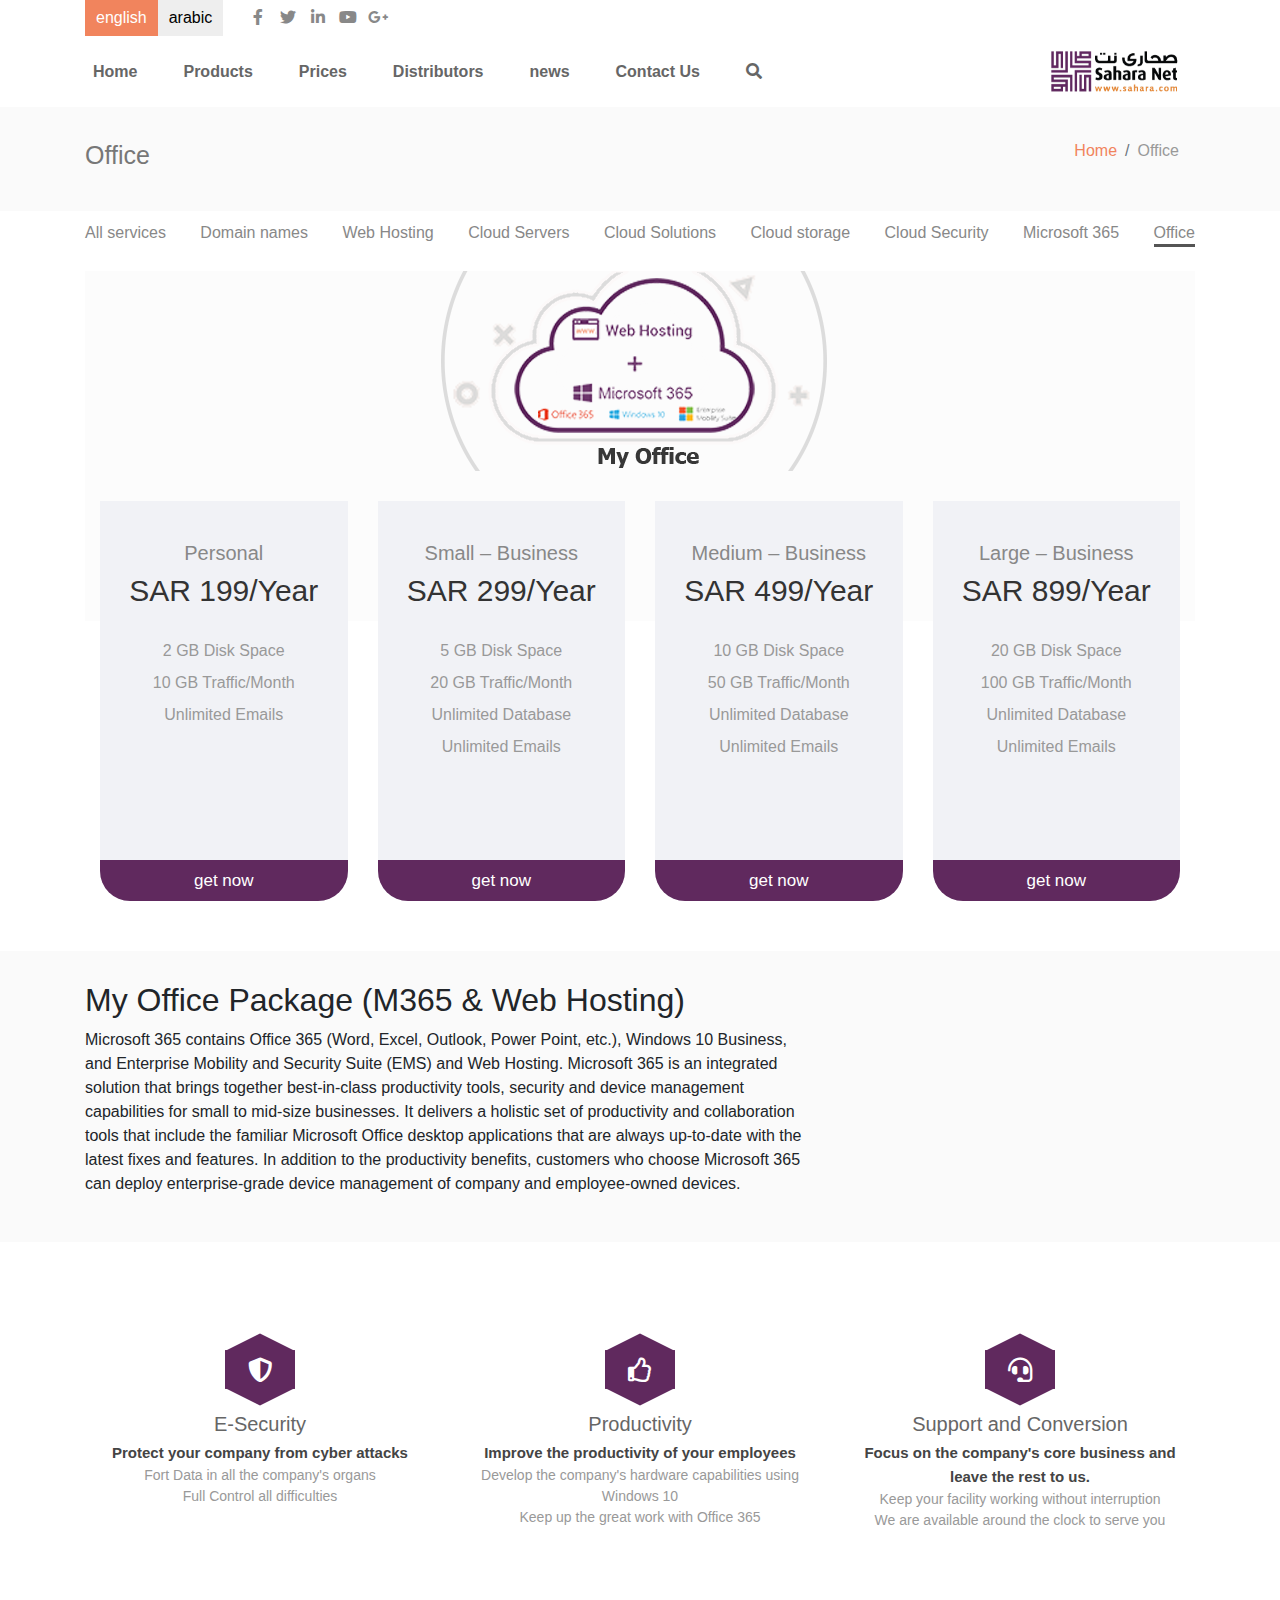
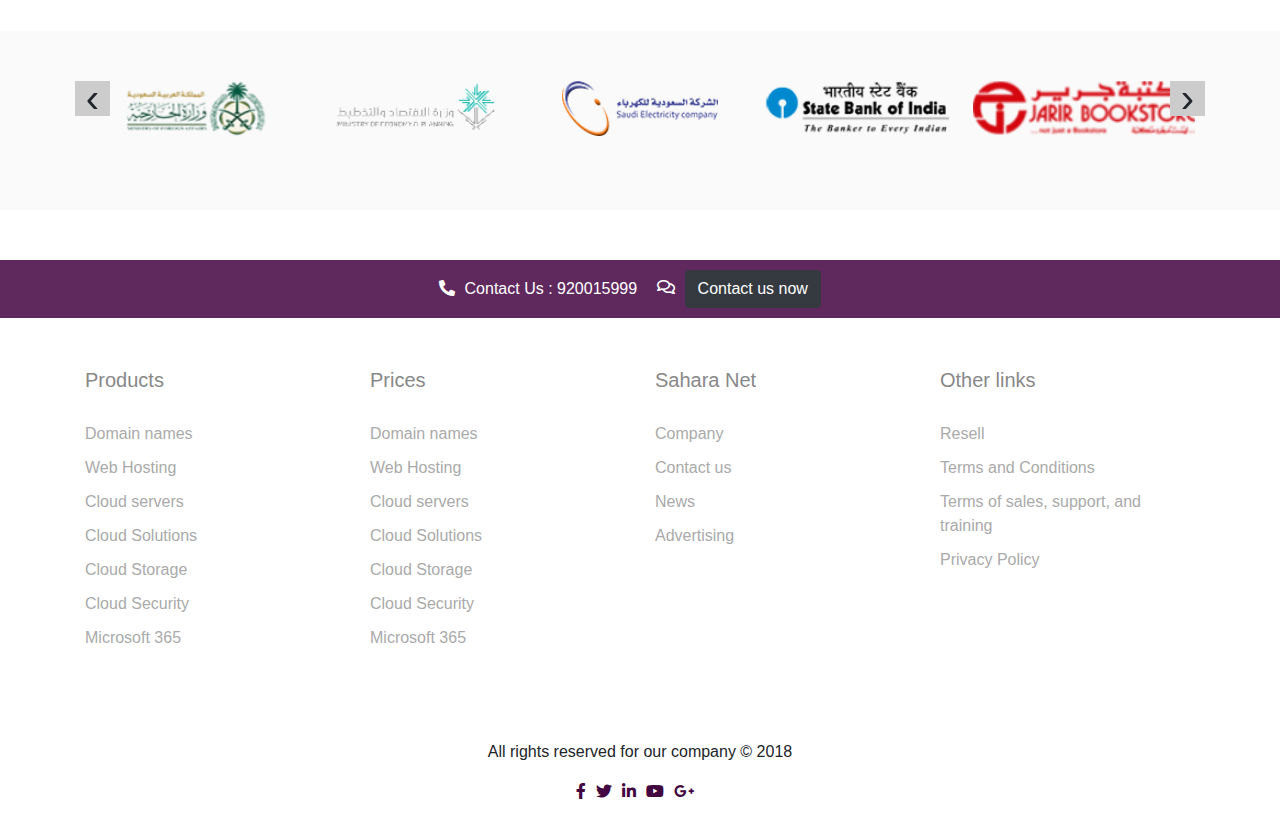
==== index.html @ e9239c8c "Add" ====
<!DOCTYPE html>
<html lang="en">

<head>
    <meta charset="UTF-8">
    <meta name="viewport" content="width=device-width, initial-scale=1.0">
    <meta http-equiv="X-UA-Compatible" content="ie=edge">
    <title>Document</title>
    <link rel="stylesheet" href="css/bootstrap.min.css">
    <link rel="stylesheet" href="https://use.fontawesome.com/releases/v5.3.1/css/all.css">
    <link rel="stylesheet" href="css/owl.carousel.min.css">
    <link rel="stylesheet" href="css/owl.theme.default.min.css">
    <link rel="stylesheet" href="css/main.css">

</head>

<body>
    <!-- Start Header Top    -->
    <div class="headerTop">
        <div class="container">
            <div class="headerTop-inner">
                <div class="language-buttons">
                    <a href="index.html" class="btn active">english</a>

                    <a class="btn" href="index-rtl.html">arabic</a>

                </div>
                <div class="social-media">
                    <a href=""><i class="fab fa-facebook-f"></i></a>
                    <a href=""><i class="fab fa-twitter"></i></a>
                    <a href=""><i class="fab fa-linkedin-in"></i></a>
                    <a href=""><i class="fab fa-youtube"></i></a>
                    <a href=""><i class="fab fa-google-plus-g"></i></a>
                </div>
            </div>
        </div>
    </div>

    <!-- End Header Top    -->
    <!-- Start navBar -->
    <nav class="navbar navbar-expand-lg">
        <div class="container">


            <div class="collapse navbar-collapse order-2 order-lg-1" id="navbarSupportedContent">
                <ul class="navbar-nav mr-auto ">

                    <li class="nav-item">
                        <a class="nav-link" href="#">Home</a>
                    </li>
                    <li class="nav-item">
                        <a class="nav-link" href="#">Products</a>
                    </li>
                    <li class="nav-item">
                        <a class="nav-link" href="#">Prices</a>
                    </li>
                    <li class="nav-item">
                        <a class="nav-link" href="#">Distributors</a>
                    </li>
                    <li class="nav-item">
                        <a class="nav-link" href="#">news</a>
                    </li>
                    <li class="nav-item">
                        <a class="nav-link" href="#">Contact Us</a>
                    </li>
                    <li class="nav-item searchbox">
                        <a class="nav-link" href="#" id="search"><i class="fas fa-search"></i></a>
                        <form action="">
                            <div class="div-search">

                                <input type="text" class="form-control">
                                <button type="submit" class="btn"><i class="fas fa-search"></i></button>
                            </div>
                            <a class="close">x</a>
                        </form>
                    </li>


                </ul>

            </div>
            <a class="navbar-brand order-1 order-lg-2" href="#"><img src="images/new-logo.png" alt=""></a>
            <button class="navbar-toggler" type="button" data-toggle="collapse" data-target="#navbarSupportedContent"
                aria-controls="navbarSupportedContent" aria-expanded="false" aria-label="Toggle navigation">
                <span class="fa fa-bars"></span>
            </button>
        </div>
    </nav>
    <!-- End navBar -->
    <!-- start page details -->
    <div class="page-details">
        <div class="container">
            <div class="page-details-inner">
                <div class="page-title">
                    <h1 class="">Office</h1>

                </div>
                <nav aria-label="breadcrumb">
                    <ol class="breadcrumb">
                        <li class="breadcrumb-item"><a href="#">Home</a></li>
                        <li class="breadcrumb-item active" aria-current="page">Office</li>
                    </ol>
                </nav>
            </div>

        </div>

    </div>
    <!-- End page details -->
    <!-- start page links -->
    <div class="page-links">
        <div class="container">
            <ul>
                    <li><a href="">All services</a></li>
                    <li><a href="">Domain names</a></li>
                    <li><a href="">Web Hosting</a></li>
                    <li><a href="">Cloud Servers</a></li>
                    <li><a href="">Cloud Solutions</a></li>
                    <li><a href="">Cloud storage</a></li>
                    <li><a href="">Cloud Security</a></li>
                    <li><a href="">Microsoft 365</a></li>
                    <li><a href="" class='active'>Office</a></li>
            </ul>
        </div>
    </div>
    <!-- End page links -->
    <!-- Start page prices -->

    <div class="prices">
        <div class="container">
            <div class="price-imge">

            </div>
            <div class="prices-tables">
                <div class="container">
                    <div class="row">
                        <div class="col-lg-3 col-md-6">
                            <div class="prices-table">
                                <h5 class="price-type">Personal</h5>
                                <h2 class="price-total">
                                    SAR 199/Year
                                </h2>

                                <ul>
                                    <li>2 GB Disk Space</li>
                                    <li>10 GB Traffic/Month </li>
                                    <li>Unlimited Emails</li>

                                </ul>
                                <button class="apply">
                                    get now
                                </button>
                            </div>
                        </div>
                        <div class="col-lg-3 col-md-6">
                            <div class="prices-table">

                                <h5 class="price-type">Small – Business</h5>
                                <h2 class="price-total">
                                    SAR 299/Year
                                </h2>

                                <ul>
                                    <li>5 GB Disk Space</li>
                                    <li>20 GB Traffic/Month </li>
                                    <li>Unlimited Database</li>
                                    <li>Unlimited Emails</li>

                                </ul>
                                <button class="apply">
                                    get now
                                </button>
                            </div>
                        </div>
                        <div class="col-lg-3 col-md-6">
                            <div class="prices-table">








                                <h5 class="price-type"> Medium – Business</h5>
                                <h2 class="price-total">
                                    SAR 499/Year
                                </h2>

                                <ul>
                                    <li>10 GB Disk Space</li>
                                    <li>50 GB Traffic/Month</li>
                                    <li>Unlimited Database</li>
                                    <li>Unlimited Emails</li>

                                </ul>
                                <button class="apply">
                                    get now
                                </button>
                            </div>
                        </div>
                        <div class="col-lg-3 col-md-6">
                            <div class="prices-table">


                                <h5 class="price-type">Large – Business</h5>
                                <h2 class="price-total">
                                    SAR 899/Year
                                </h2>
                          
                                <ul>
                                    <li>20 GB Disk Space</li>
                                    <li>100 GB Traffic/Month </li>
                                    <li>Unlimited Database</li>
                                    <li>Unlimited Emails</li>

                                </ul>
                                <button class="apply">
                                    get now
                                </button>
                            </div>
                        </div>
                    </div>
                </div>
            </div>
        </div>

    </div>
    <!-- End page prices -->
    <!-- Start Page video -->
    <div class="page-video">
        <div class="container">
            <div class="page-video-inner">
                <div class="row">

                    <div class="col-md-8">
                        <div class="page-video-text">
                                
                               
                            <h2>My Office Package (M365 & Web Hosting)</h2>
                            <p>Microsoft 365 contains Office 365 (Word, Excel, Outlook, Power Point, etc.), Windows 10 Business, and Enterprise Mobility and Security Suite (EMS) and Web Hosting. Microsoft 365 is an integrated solution that brings together best-in-class productivity tools, security and device management capabilities for small to mid-size businesses. It delivers a holistic set of productivity and collaboration tools that include the familiar Microsoft Office desktop applications that are always up-to-date with the latest fixes and features. In addition to the productivity benefits, customers who choose Microsoft 365 can deploy enterprise-grade device management of company and employee-owned devices.</p>
                        </div>
                    </div>
                    <div class="col-md-4">
                        <div class="page-video-video">
                            <iframe width="280" height="157.5" src="https://www.youtube.com/embed/YwwT92iglp8"
                                frameborder="0" allow="autoplay; encrypted-media" allowfullscreen></iframe>
                        </div>
                    </div>
                </div>


            </div>
        </div>

    </div>
    <!-- End Page video -->
    <!-- Start page services -->
    <div class="page-services">
        <div class="container">
            <div class="row">
                <div class="col-lg-4">
                    <div class="page-service">
                        <div class="icon">
                            <i class="fas fa-shield-alt"></i>
                        </div>
                        <h3 class="service-title">E-Security</h3>
                        <strong>Protect your company from cyber attacks</strong>
                        <p class="service-desc">Fort Data in all the company's organs<br>Full Control all difficulties</p>

                    </div>
                </div>
                <div class="col-lg-4">
                    <div class="page-service">
                        <div class="icon">
                            <i class="far fa-thumbs-up"></i>
                        </div>
                        <h3 class="service-title">Productivity</h3>
                        <strong>Improve the productivity of your employees</strong>
                        <p class="service-desc">Develop the company's hardware capabilities using Windows 10 <br> Keep
                            up the great work with Office 365</p>

                    </div>
                </div>
                <div class="col-lg-4">
                    <div class="page-service">
                        <div class="icon">
                            <i class="fas fa-headset"></i>

                        </div>
                        <h3 class="service-title">Support and Conversion</h3>
                        <strong>Focus on the company's core business and leave the rest to us.</strong>
                        <p class="service-desc">Keep your facility working without interruption <br> We are available
                            around the clock to serve you</p>

                    </div>
                </div>
            </div>
        </div>
    </div>
    <!-- End page services -->
    <!-- Start page clients -->
    <div class="page-clients">
        <div class="container">
            <div class="owl-carousel">
                <div> <img src="images/client1.png" alt=""> </div>
                <div> <img src="images/client2.png" alt=""> </div>
                <div> <img src="images/client3.png" alt=""> </div>
                <div> <img src="images/client4.png" alt=""> </div>
                <div> <img src="images/client5.png" alt=""> </div>
                <div> <img src="images/client6.png" alt=""> </div>
                <div> <img src="images/client7.png" alt=""> </div>
                <div> <img src="images/client8.png" alt=""> </div>
                <div> <img src="images/client9.png" alt=""> </div>
                <div> <img src="images/client10.png" alt=""> </div>



            </div>
        </div>

    </div>
    <!-- End page clients -->

    <!-- Start page contact details -->
    <div class="contact-details">
        <div class="container">
            <div class="contact-details-inner">
                <div class="contact-detail">
                    <i class="fas fa-phone fa-rotate-90"></i>
                    <span>Contact Us : <a href="tel:00966920015999">920015999</a></span>
                </div>
                <div class="contact-detail">
                    <i class="far fa-comments"></i>
                    <span><a href="#" class="btn btn-dark">Contact us now</a></span>
                </div>
            </div>
        </div>
    </div>
    <!-- End page contact details  -->
    <!-- Start page footer  -->
    <div class="footer">
        <div class="container">
            <div class="row">
                <div class="col-lg-3">
                    <h3> Products </h3>
                    <ul>
                        <li> <a href=""> Domain names </a> </li>
                        <li> <a href=""> Web Hosting </a> </li>
                        <li> <a href=""> Cloud servers </a> </li>
                        <li> <a href=""> Cloud Solutions </a> </li>
                        <li> <a href=""> Cloud Storage </a> </li>
                        <li> <a href=""> Cloud Security </a> </li>
                        <li> <a href=""> Microsoft 365 </a> </li>
                    </ul>
                </div>
                <div class="col-lg-3">
                    <h3> Prices </h3>
                    <ul>
                        <li> <a href=""> Domain names </a> </li>
                        <li> <a href=""> Web Hosting </a> </li>
                        <li> <a href=""> Cloud servers </a> </li>
                        <li> <a href=""> Cloud Solutions </a> </li>
                        <li> <a href=""> Cloud Storage </a> </li>
                        <li> <a href=""> Cloud Security </a> </li>
                        <li> <a href=""> Microsoft 365 </a> </li>

                    </ul>
                </div>
                <div class="col-lg-3">
                    <h3> Sahara Net </h3>
                    <ul>
                        <li> <a href=""> Company </a> </li>
                        <li> <a href=""> Contact us </a> </li>
                        <li> <a href=""> News </a> </li>
                        <li> <a href=""> Advertising </a> </li>
                    </ul>
                </div>
                <div class="col-lg-3">
                    <h3> Other links </h3>
                    <ul>
                        <li> <a href=""> Resell </a> </li>
                        <li> <a href=""> Terms and Conditions </a> </li>
                        <li> <a href=""> Terms of sales, support, and training </a> </li>
                        <li> <a href=""> Privacy Policy </a> </li>
                    </ul>
                </div>
                 
            </div>
            <div class="footer-bootom">
                <p>All rights reserved for our company © 2018</p>
                <div class="social-media">
                    <a href=""><i class="fab fa-facebook-f"></i></a>
                    <a href=""><i class="fab fa-twitter"></i></a>
                    <a href=""><i class="fab fa-linkedin-in"></i></a>
                    <a href=""><i class="fab fa-youtube"></i></a>
                    <a href=""><i class="fab fa-google-plus-g"></i></a>
                </div>
            </div>
        </div>
    </div>
    <!-- End page footer  -->





    <script src="js/jquery-1.12.4.min.js"></script>
    <script src="js/popper.min.js"></script>
    <script src="js/bootstrap.min.js"></script>
    <script src="js/owl.carousel.js"></script>
    <script src="js/main.js"></script>
    <script>
        $(document).ready(function () {
            $(".owl-carousel").owlCarousel({
                items: 5,
                nav: true,
                loop: true,
                autoplay:true,
                autoplayTimeout:3000,
                responsive: {
                    0: {
                        items: 1,
                        nav: true
                    },
                    400: {
                        items: 2,
                        nav: true
                    },
                    600: {
                        items: 3,
                        nav: false
                    },
                    1000: {
                        items: 5,
                        nav: true,
                        loop: false
                    }
                }
            });
        });</script>
</body>

</html>
---- css/main.css ----
*{
    margin: 0;
    padding: 0
}
:root{
    --main-color:#f1845d
}
/* Start Header Top styles */
.headerTop{

}
.headerTop-inner{
    display: flex;
}
.headerTop-inner .language-buttons{
    display: flex;
    margin-right: 20px;
}
.headerTop-inner .language-buttons a{
    background: #eee;
    padding: 5px 10px;
    display: block;
    color: #000;
    border-radius: 0
}
.headerTop-inner .language-buttons a:hover{
    
}
.headerTop-inner .language-buttons a.active{
    background: var(--main-color);
    color: #fff
}
.headerTop-inner .social-media{
    display: flex;
    justify-content: center;
    align-items: center;
}
.headerTop-inner .social-media a{
    color: #888;
    width: 30px;
    text-align: center;
    transition: all 0.5s;
    display: block;
    position: relative;
}
.headerTop-inner .social-media a:after{
    content: '';
    position: absolute;
    width: 100%;
    height: 2px;
    bottom: 0;
    left: 0;
    background: var(--main-color);
    transform: scale(0);
    transition: all 0.5s;

}
.headerTop-inner .social-media a:hover:after{
    transform: scale(1)

}
.headerTop-inner .social-media a:hover{

}

/* End Header Top styles */

/* Start navbar  styles */
.navbar{

}
.navbar .navbar-brand img{
    max-width: 130px;
}
.navbar-nav .nav-link{
    color:#666;
    font-weight: 600;
    margin-right: 30px;
}
.navbar-nav .nav-link:hover{
    color: var(--main-color)
}
.navbar .searchbox{
    position: relative;
}
.navbar .searchbox form{
    display: none;
    position: absolute;
}
.navbar .searchbox .div-search{
width: 300px;
display: flex;
background:#ddd;
padding: 5px
}
.navbar .searchbox .div-search button{
    color:#fff;
    background: var(--main-color)
}
.navbar .searchbox .close{
    position: absolute;
    top: -5px;
    right: -5px;
    font-size: 18px;
    color: red;
    background: #000;
    width: 15px;
    display: block;
    height: 15px;
    text-align: center;
    line-height: 10px;
    border-radius: 5px;
    
}
.navbar .searchbox .close:hover{
    color: red;
    background: #000;
}
/* end navbar  styles */
/* Start page-details styles */
.page-details{
    background: #f1f1f152;
}
.page-details-inner{
    display: flex;
    justify-content: space-between;
    align-items: center;
    padding: 20px 0;
}
.page-details-inner .page-title{

}
.page-details-inner .page-title h1{
    color: #777;
    font-size: 25px;
}
.page-details-inner .breadcrumb{
    background: transparent;
}
.page-details-inner .breadcrumb li{
    color: #999
}
.page-details-inner .breadcrumb li a{
    color: var(--main-color)
}
/* end page-details styles */
/* Start page-links styles */
.page-links ul{
    display: flex;
    list-style: none;
    justify-content: space-between;
    flex-wrap: wrap;
    padding: 10px 0
}
.page-links ul a{
    color: #888;
    transition: all 0.4s
}
.page-links ul a.active
{
    border-bottom: 3px solid #555;
    padding-bottom: 3px;
}
/* end page-links styles */
/* Start prices styles */
.prices{

}
.prices .price-imge{
    background: url(../images/price-en.png) #fcfcfc;
    height: 200px;
    background-repeat: no-repeat;
    background-position: center;
    position: relative;
    margin-bottom: 30px;
}
.prices .price-imge:after{
    height: 150px;
    content: '';
    position: absolute;
    width: 100%;
    background: #fcfcfc;
    bottom: -75%;
    left: 0;
}
.prices .prices-tables{

}
.prices .prices-table{
background: #f1f2f6;
padding: 40px 0px 0;
text-align: center;
border-radius: 0 0 30px 30px;
overflow: hidden;
margin-bottom: 50px;
height: 400px;
position: relative;
}
.prices .prices-table .price-type{
    font-size: 20px;
    color: #888;
}
.prices .prices-table .price-total{
    font-size: 30px;
    color: #333;
    margin-bottom: 30px;
}

.prices .prices-table ul{
list-style: none;
color: #999;
}
.prices .prices-table ul li{
margin: 8px 0;
}
.prices .prices-table button{
    display: block;
    width: 100%;
    background: #60295e;
    border: none;
    padding: 8px 0;
    color: #fff;
    font-size: 17px;
    cursor: pointer;
    transition: all 0.5s;
    position: absolute;
    bottom: 0;
    left: 0;
}
.prices .prices-table button:hover{
    background: #420640;

}
/* End prices styles */
/* Start page-video styles */
.page-video{
 background: #f1f1f152;

}
.page-video-inner{
    padding: 30px 0
}
/* end page-video styles */
/* Start page-services styles */
.page-services{
    margin: 100px 0 50px;
}
.page-service{
text-align: center;
margin-bottom: 50px;
}
.page-service .icon{

}
.page-service .icon {
	width: 100px;
	height: 55px;
	background: #60295e;
    position: relative;
    margin: auto;
    transform: scale(0.7);
    border-top: 1px solid #60295e;
    border-bottom: 1px solid #60295e;
    display: flex;
    justify-content: center;
    align-items: center;
}
.page-service .icon:before {
	content: "";
	position: absolute;
	top: -25px;
	left: 0;
	width: 0;
	height: 0;
	border-left: 50px solid transparent;
	border-right: 50px solid transparent;
	border-bottom: 25px solid #60295e;
}
.page-service .icon:after {
	content: "";
	position: absolute;
	bottom: -25px;
	left: 0;
	width: 0;
	height: 0;
	border-left: 50px solid transparent;
	border-right: 50px solid transparent;
	border-top: 25px solid #60295e;
}
.page-service i{
    color: #fff;
    font-size: 35px;
}
.page-service .service-title{
    margin: 15px 0 5px;
    font-size: 20px;
    color: #666;
}
.page-service strong{
    color: #444;
    font-size: 15px;
}
.page-service .service-desc{
    font-size: 14px;
    color: #999;
}
/* end page-services styles */
/* Start page-clientsstyles */
.page-clients{
    background: #f1f1f152;
    padding: 50px 0
}

.owl-carousel .owl-item img{
    max-height: 55px;
    margin-right: auto;
    margin-left: auto;
    object-fit: contain;
}
.owl-carousel .owl-nav button.owl-next,
 .owl-carousel .owl-nav button.owl-prev{
    position: absolute;
    width: 35px;
    height: 35px;
    display: flex;
    justify-content: center;
    align-items: center;
    background: #ccc;
    line-height: 20px;
    top: -0px;
    font-size: 40px;
    outline: 0

}
.owl-nav button.owl-next{
    right: -10px;
}
.owl-carousel .owl-nav button.owl-prev{
    left:-10px;
}
/* Start page contact detail styles */
.contact-details{
    margin: 50px 0;
    padding: 10px 0;
    background: #60295e;
}
.contact-details-inner{
    display: flex;
    justify-content: center;
    color: #fff;
    flex-wrap: wrap;
    align-items: center;
}
.contact-details-inner div{
    margin-right: 20px;
}
.contact-detail i{
margin-right: 5px;
}
.contact-details-inner a{
    color: #fff;
text-decoration: none;
}
/* end page contact detail styles */
/* start footer styles */
.footer{

}
.footer h3{
    font-size: 20px;
    color: #888;
    margin-bottom: 30px;
}
.footer ul{
    list-style: none;

}
.footer ul a{
    color: #aaa;
    margin: 10px 0;
    display: block;


}
.footer .footer-bootom{
margin-bottom: 30px;
margin-top: 50px;
}
.footer .footer-bootom p{
    text-align: center;
}
.footer .footer-bootom .social-media{
    display: flex;
    justify-content: center;
}
.footer .footer-bootom .social-media a{
    color: #420640;
    margin-right:10px ;
    display: block;
}
/* end footer styles */
/* end page-clients styles */
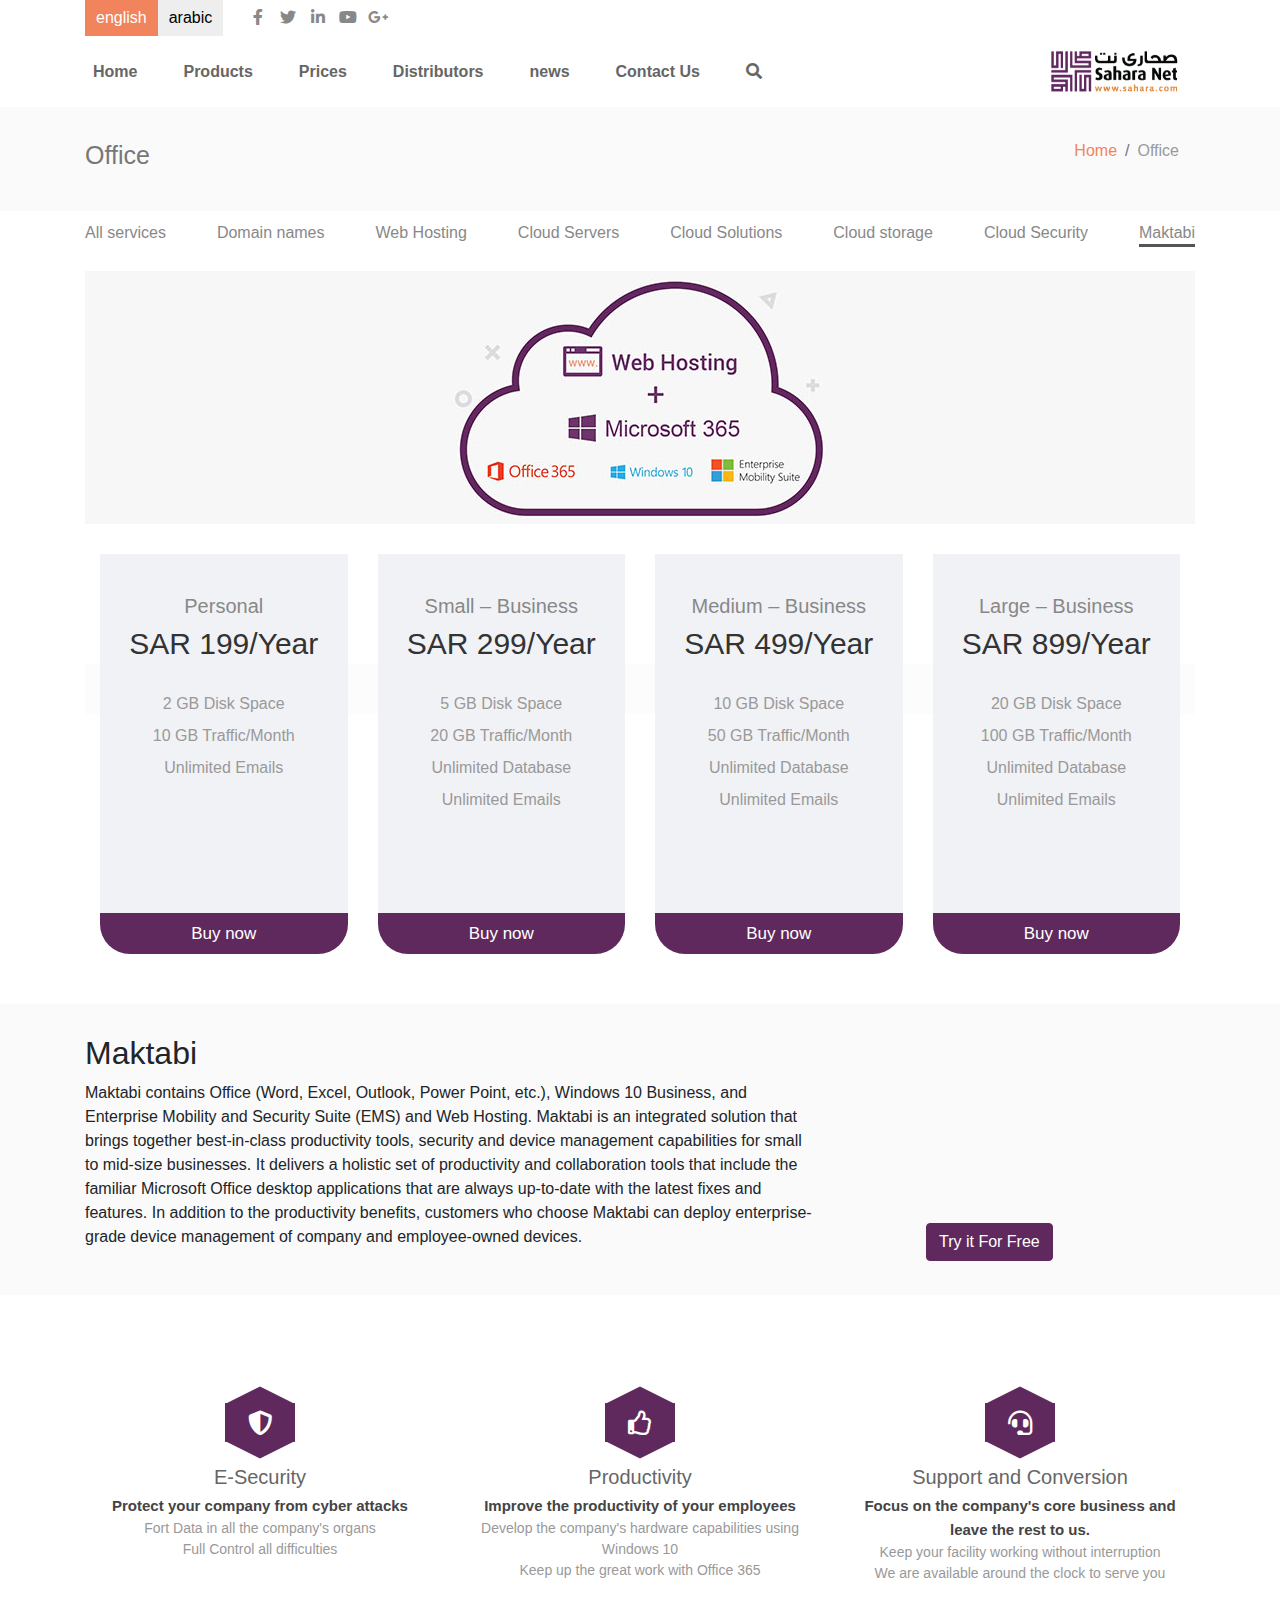
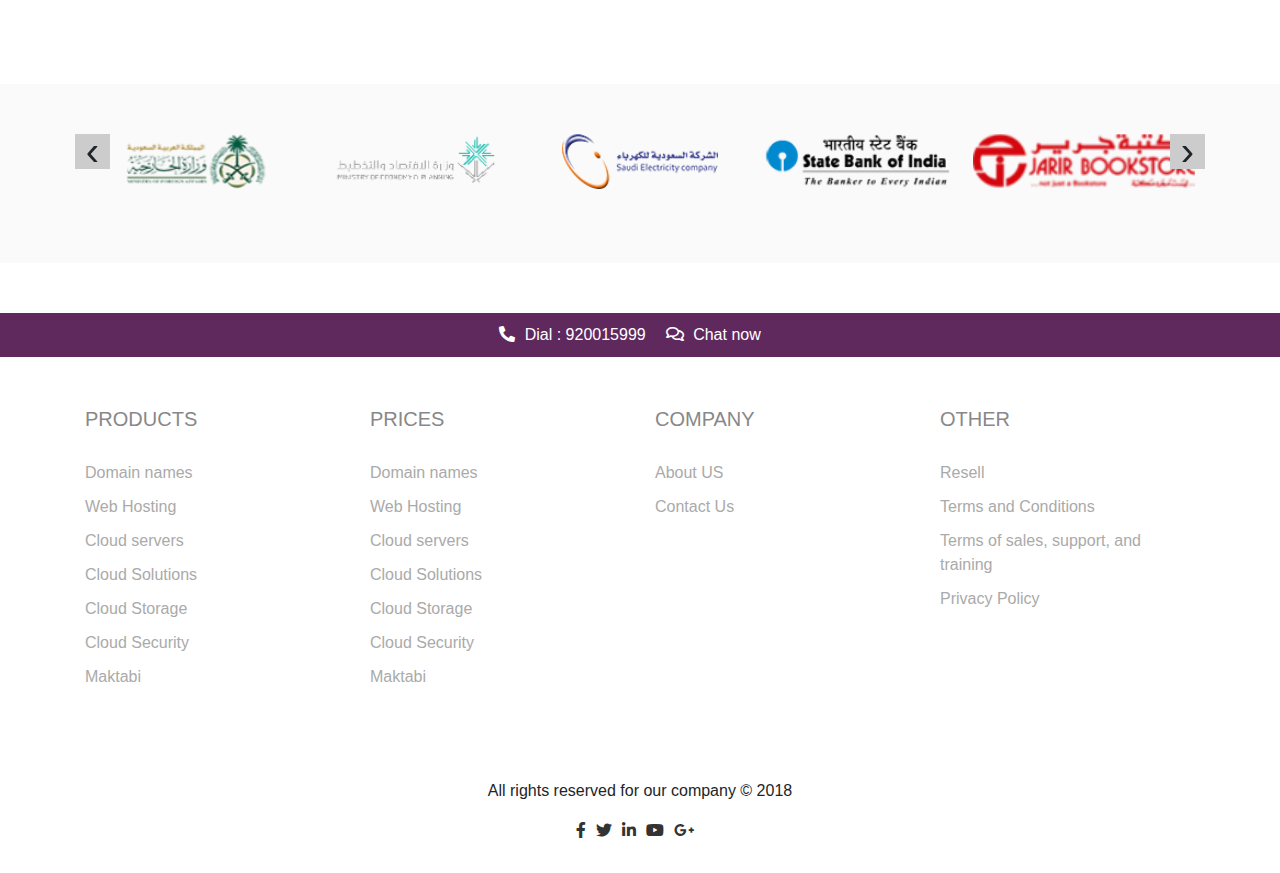
==== commit 89a0fcf9: "Editt" ====
--- a/index.html
+++ b/index.html
@@ -118,8 +118,8 @@
                     <li><a href="">Cloud Solutions</a></li>
                     <li><a href="">Cloud storage</a></li>
                     <li><a href="">Cloud Security</a></li>
-                    <li><a href="">Microsoft 365</a></li>
-                    <li><a href="" class='active'>Office</a></li>
+                    <li><a href="" class='active'>Maktabi
+                    </a></li>
             </ul>
         </div>
     </div>
@@ -148,7 +148,7 @@
 
                                 </ul>
                                 <button class="apply">
-                                    get now
+                                    Buy now
                                 </button>
                             </div>
                         </div>
@@ -168,7 +168,7 @@
 
                                 </ul>
                                 <button class="apply">
-                                    get now
+                                    Buy now
                                 </button>
                             </div>
                         </div>
@@ -195,7 +195,7 @@
 
                                 </ul>
                                 <button class="apply">
-                                    get now
+                                    Buy now
                                 </button>
                             </div>
                         </div>
@@ -216,7 +216,7 @@
 
                                 </ul>
                                 <button class="apply">
-                                    get now
+                                    Buy now
                                 </button>
                             </div>
                         </div>
@@ -237,8 +237,8 @@
                         <div class="page-video-text">
                                 
                                
-                            <h2>My Office Package (M365 & Web Hosting)</h2>
-                            <p>Microsoft 365 contains Office 365 (Word, Excel, Outlook, Power Point, etc.), Windows 10 Business, and Enterprise Mobility and Security Suite (EMS) and Web Hosting. Microsoft 365 is an integrated solution that brings together best-in-class productivity tools, security and device management capabilities for small to mid-size businesses. It delivers a holistic set of productivity and collaboration tools that include the familiar Microsoft Office desktop applications that are always up-to-date with the latest fixes and features. In addition to the productivity benefits, customers who choose Microsoft 365 can deploy enterprise-grade device management of company and employee-owned devices.</p>
+                            <h2>Maktabi</h2>
+                            <p>Maktabi contains Office (Word, Excel, Outlook, Power Point, etc.), Windows 10 Business, and Enterprise Mobility and Security Suite (EMS) and Web Hosting. Maktabi is an integrated solution that brings together best-in-class productivity tools, security and device management capabilities for small to mid-size businesses. It delivers a holistic set of productivity and collaboration tools that include the familiar Microsoft Office desktop applications that are always up-to-date with the latest fixes and features. In addition to the productivity benefits, customers who choose Maktabi can deploy enterprise-grade device management of company and employee-owned devices.</p>
                         </div>
                     </div>
                     <div class="col-md-4">
@@ -246,6 +246,9 @@
                             <iframe width="280" height="157.5" src="https://www.youtube.com/embed/YwwT92iglp8"
                                 frameborder="0" allow="autoplay; encrypted-media" allowfullscreen></iframe>
                         </div>
+                        <br />
+                        <button type="button" class="btn btn-secondary">Try it For Free</button>
+
                     </div>
                 </div>
 
@@ -328,11 +331,11 @@
             <div class="contact-details-inner">
                 <div class="contact-detail">
                     <i class="fas fa-phone fa-rotate-90"></i>
-                    <span>Contact Us : <a href="tel:00966920015999">920015999</a></span>
+                    <span>Dial : <a href="tel:00966920015999">920015999</a></span>
                 </div>
                 <div class="contact-detail">
                     <i class="far fa-comments"></i>
-                    <span><a href="#" class="btn btn-dark">Contact us now</a></span>
+                    <span><a href="#" >Chat now</a></span>
                 </div>
             </div>
         </div>
@@ -343,7 +346,7 @@
         <div class="container">
             <div class="row">
                 <div class="col-lg-3">
-                    <h3> Products </h3>
+                    <h3> PRODUCTS </h3>
                     <ul>
                         <li> <a href=""> Domain names </a> </li>
                         <li> <a href=""> Web Hosting </a> </li>
@@ -351,11 +354,11 @@
                         <li> <a href=""> Cloud Solutions </a> </li>
                         <li> <a href=""> Cloud Storage </a> </li>
                         <li> <a href=""> Cloud Security </a> </li>
-                        <li> <a href=""> Microsoft 365 </a> </li>
+                        <li> <a href=""> Maktabi </a> </li>
                     </ul>
                 </div>
                 <div class="col-lg-3">
-                    <h3> Prices </h3>
+                    <h3> PRICES </h3>
                     <ul>
                         <li> <a href=""> Domain names </a> </li>
                         <li> <a href=""> Web Hosting </a> </li>
@@ -363,21 +366,19 @@
                         <li> <a href=""> Cloud Solutions </a> </li>
                         <li> <a href=""> Cloud Storage </a> </li>
                         <li> <a href=""> Cloud Security </a> </li>
-                        <li> <a href=""> Microsoft 365 </a> </li>
+                        <li> <a href=""> Maktabi </a> </li>
 
                     </ul>
                 </div>
                 <div class="col-lg-3">
-                    <h3> Sahara Net </h3>
+                    <h3>   COMPANY </h3>
                     <ul>
-                        <li> <a href=""> Company </a> </li>
-                        <li> <a href=""> Contact us </a> </li>
-                        <li> <a href=""> News </a> </li>
-                        <li> <a href=""> Advertising </a> </li>
+                        <li> <a href="">  About US </a> </li>
+                        <li> <a href=""> Contact Us </a> </li>
                     </ul>
                 </div>
                 <div class="col-lg-3">
-                    <h3> Other links </h3>
+                    <h3>  OTHER  </h3>
                     <ul>
                         <li> <a href=""> Resell </a> </li>
                         <li> <a href=""> Terms and Conditions </a> </li>
--- a/css/main.css
+++ b/css/main.css
@@ -163,19 +163,16 @@
 }
 /* end page-links styles */
 /* Start prices styles */
-.prices{
-
-}
-.prices .price-imge{
-    background: url(../images/price-en.png) #fcfcfc;
-    height: 200px;
+ .price-imge{
+    background: url(../images/price-en.jpg) #f7f7f7;
+    height: 253px;
     background-repeat: no-repeat;
     background-position: center;
     position: relative;
     margin-bottom: 30px;
 }
 .prices .price-imge:after{
-    height: 150px;
+    height: 50px;
     content: '';
     position: absolute;
     width: 100%;
@@ -183,7 +180,12 @@
     bottom: -75%;
     left: 0;
 }
-.prices .prices-tables{
+
+.btn-secondary {
+    color: #fff !important;
+    background-color: #60295e !important;
+    border-color: #60295e !important;
+    margin-left: 81px !important;
 
 }
 .prices .prices-table{
@@ -394,7 +396,7 @@
     justify-content: center;
 }
 .footer .footer-bootom .social-media a{
-    color: #420640;
+    color: #333;
     margin-right:10px ;
     display: block;
 }
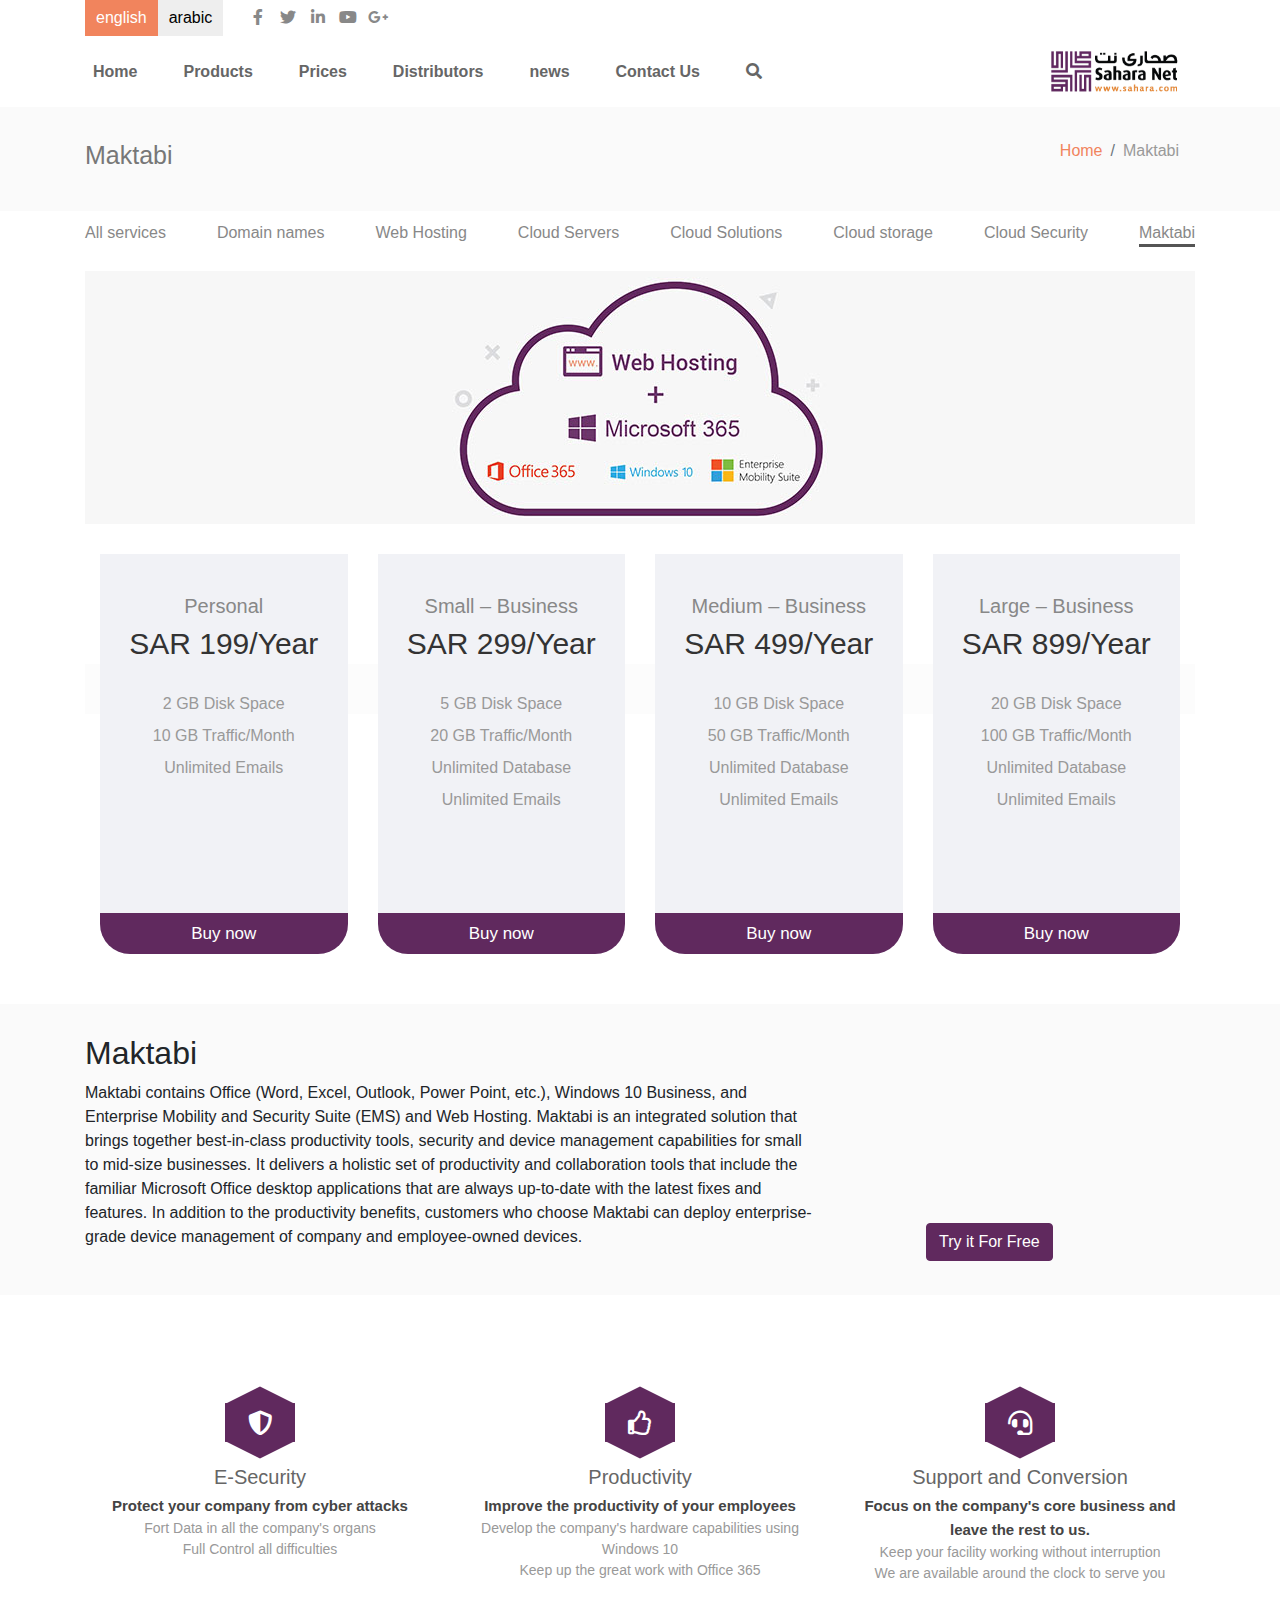
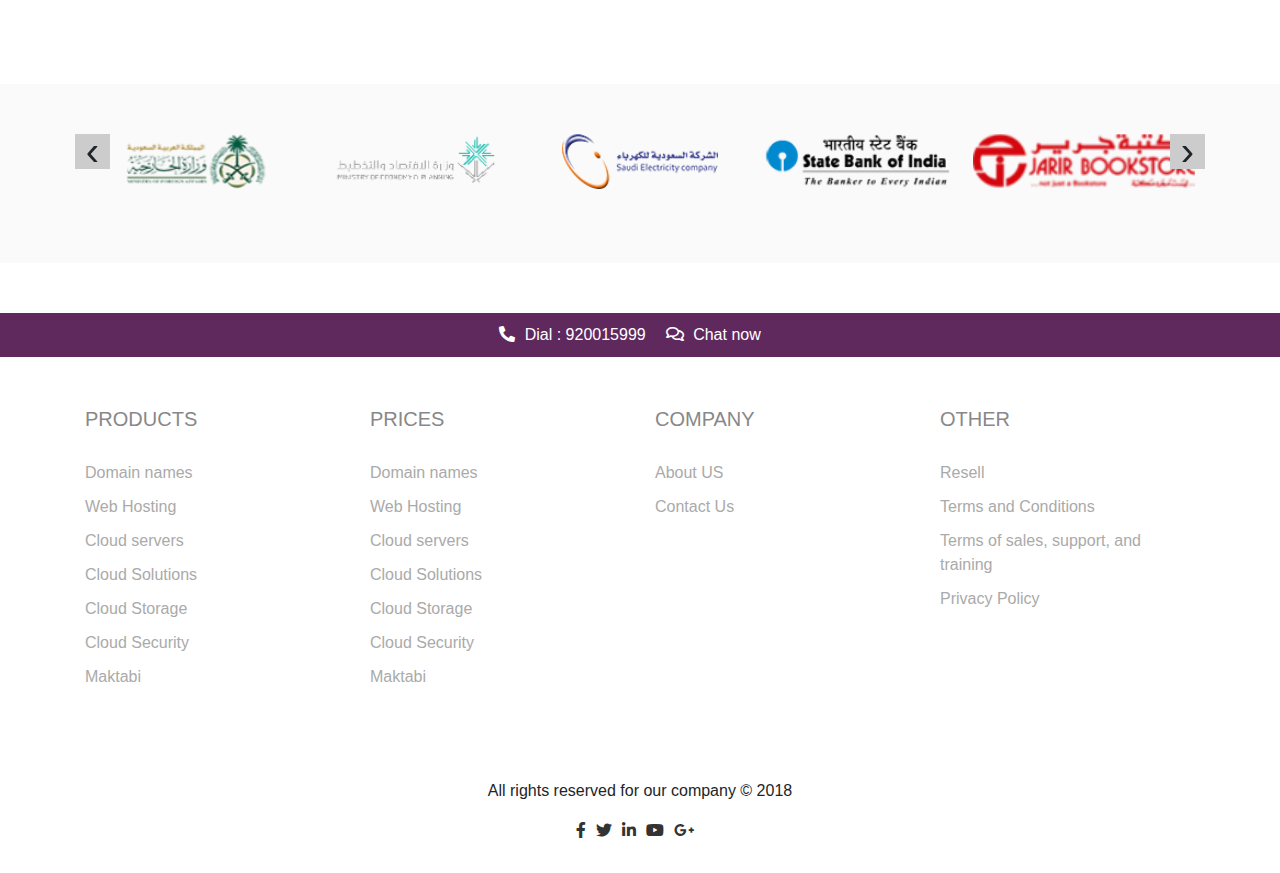
==== commit 1330fac5: "Add1" ====
--- a/index.html
+++ b/index.html
@@ -92,13 +92,13 @@
         <div class="container">
             <div class="page-details-inner">
                 <div class="page-title">
-                    <h1 class="">Office</h1>
+                    <h1 class="">Maktabi</h1>
 
                 </div>
                 <nav aria-label="breadcrumb">
                     <ol class="breadcrumb">
                         <li class="breadcrumb-item"><a href="#">Home</a></li>
-                        <li class="breadcrumb-item active" aria-current="page">Office</li>
+                        <li class="breadcrumb-item active" aria-current="page">Maktabi</li>
                     </ol>
                 </nav>
             </div>
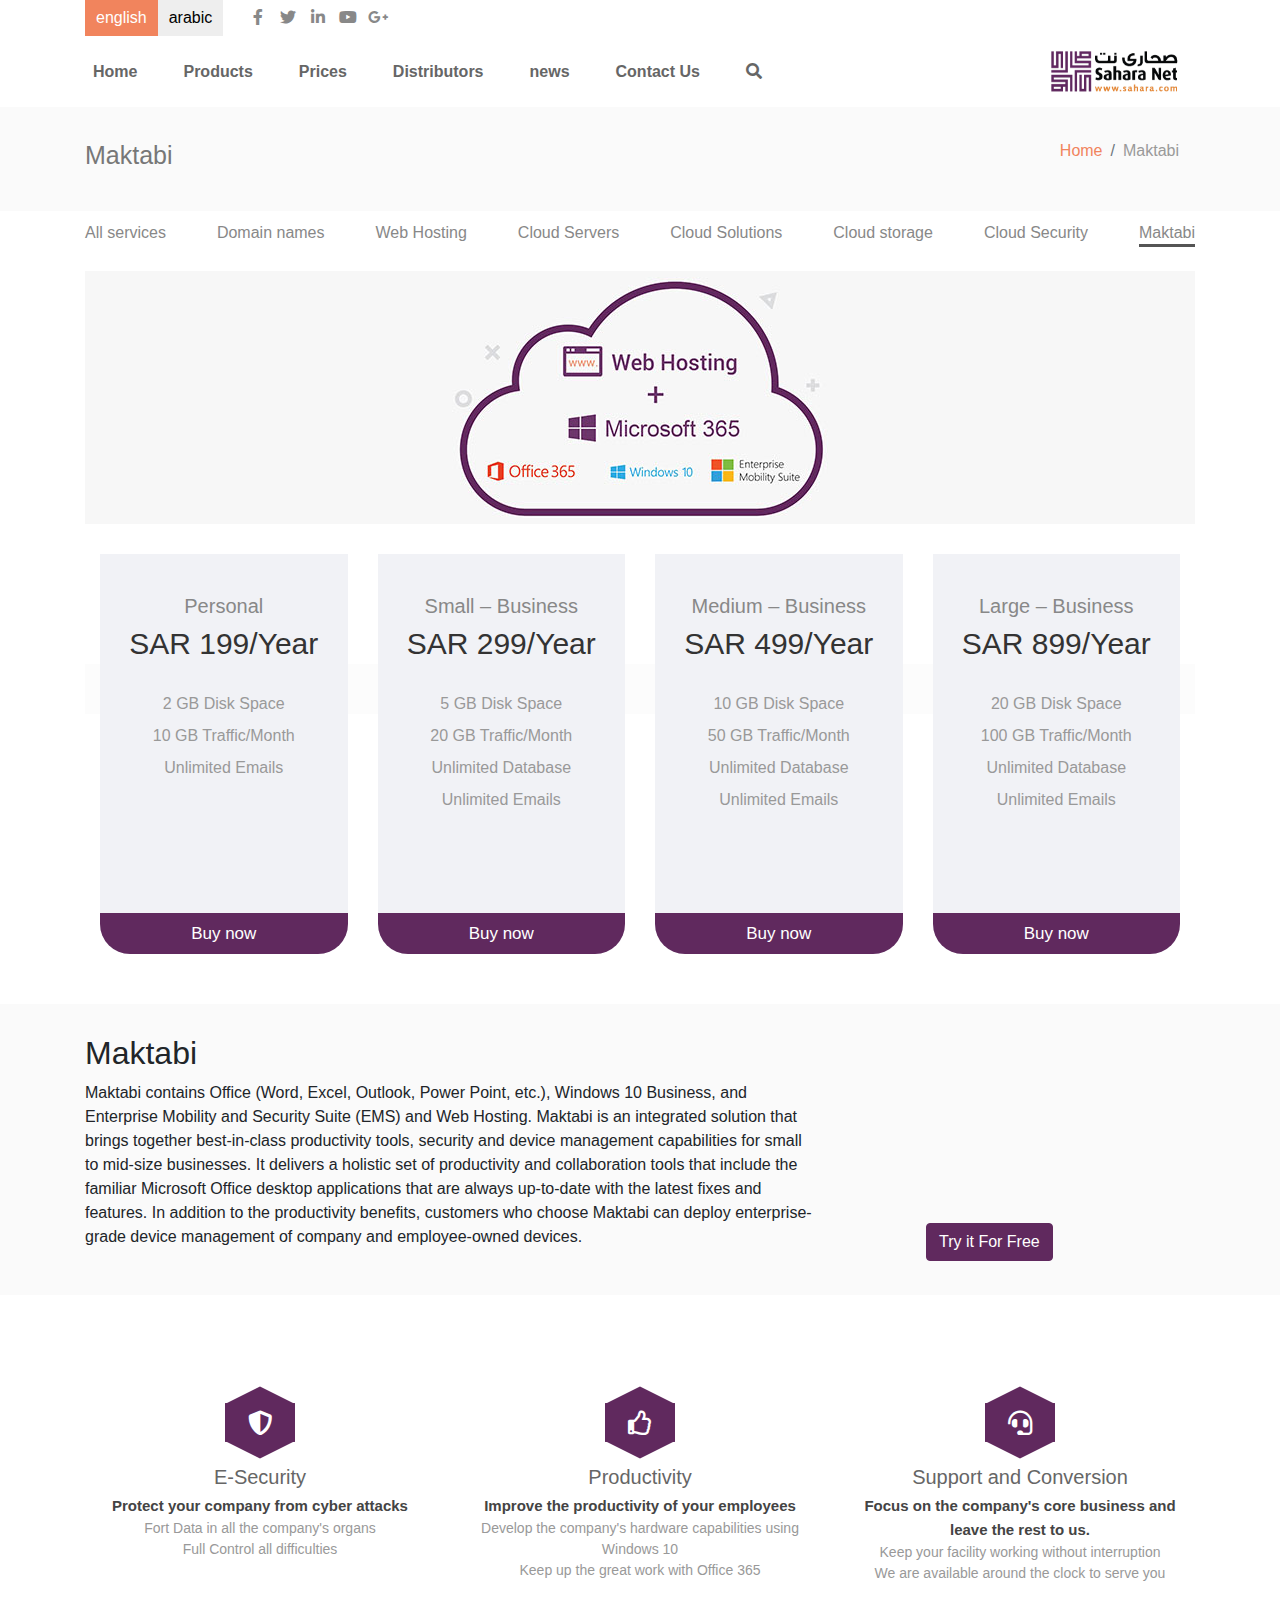
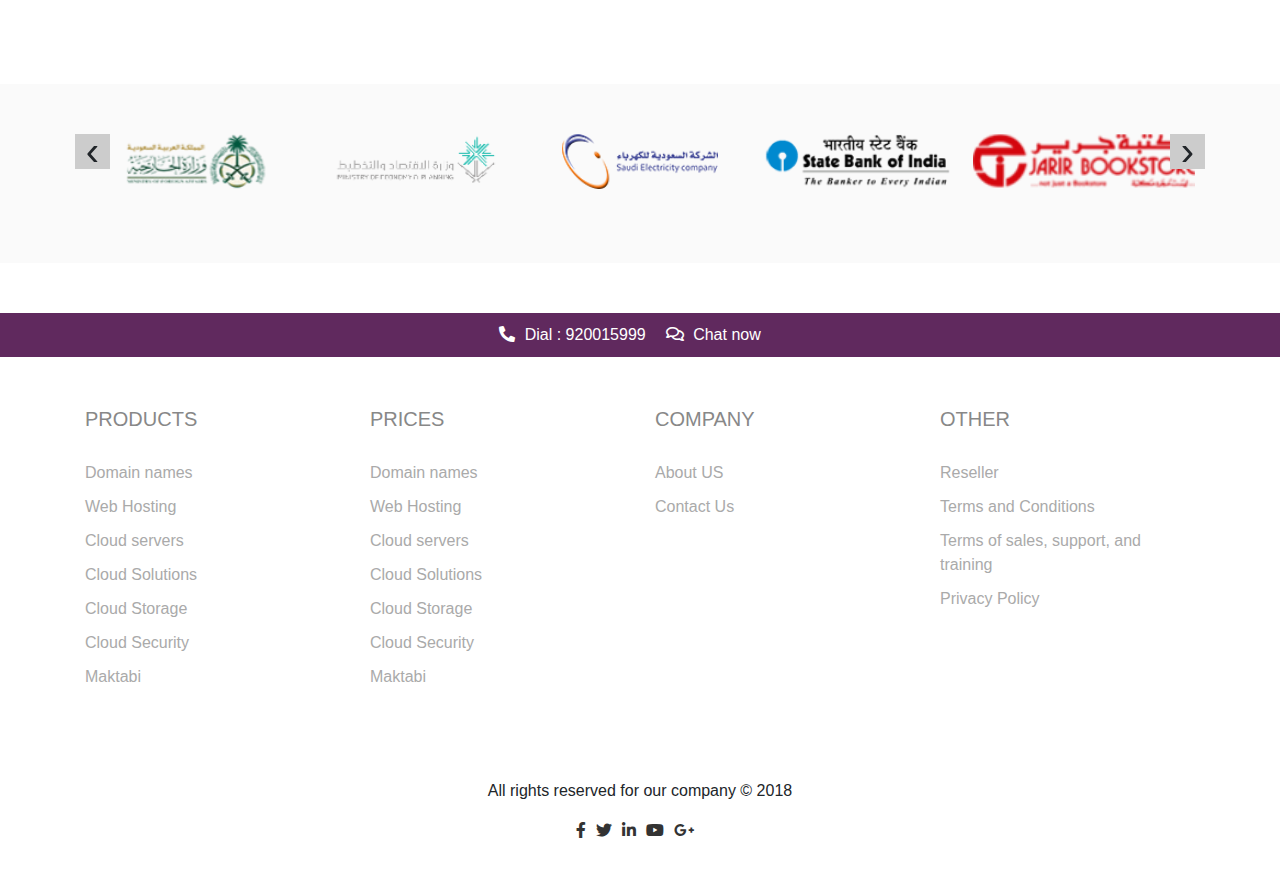
==== commit 594b6729: "Addw" ====
--- a/index.html
+++ b/index.html
@@ -380,7 +380,7 @@
                 <div class="col-lg-3">
                     <h3>  OTHER  </h3>
                     <ul>
-                        <li> <a href=""> Resell </a> </li>
+                        <li> <a href=""> Reseller </a> </li>
                         <li> <a href=""> Terms and Conditions </a> </li>
                         <li> <a href=""> Terms of sales, support, and training </a> </li>
                         <li> <a href=""> Privacy Policy </a> </li>
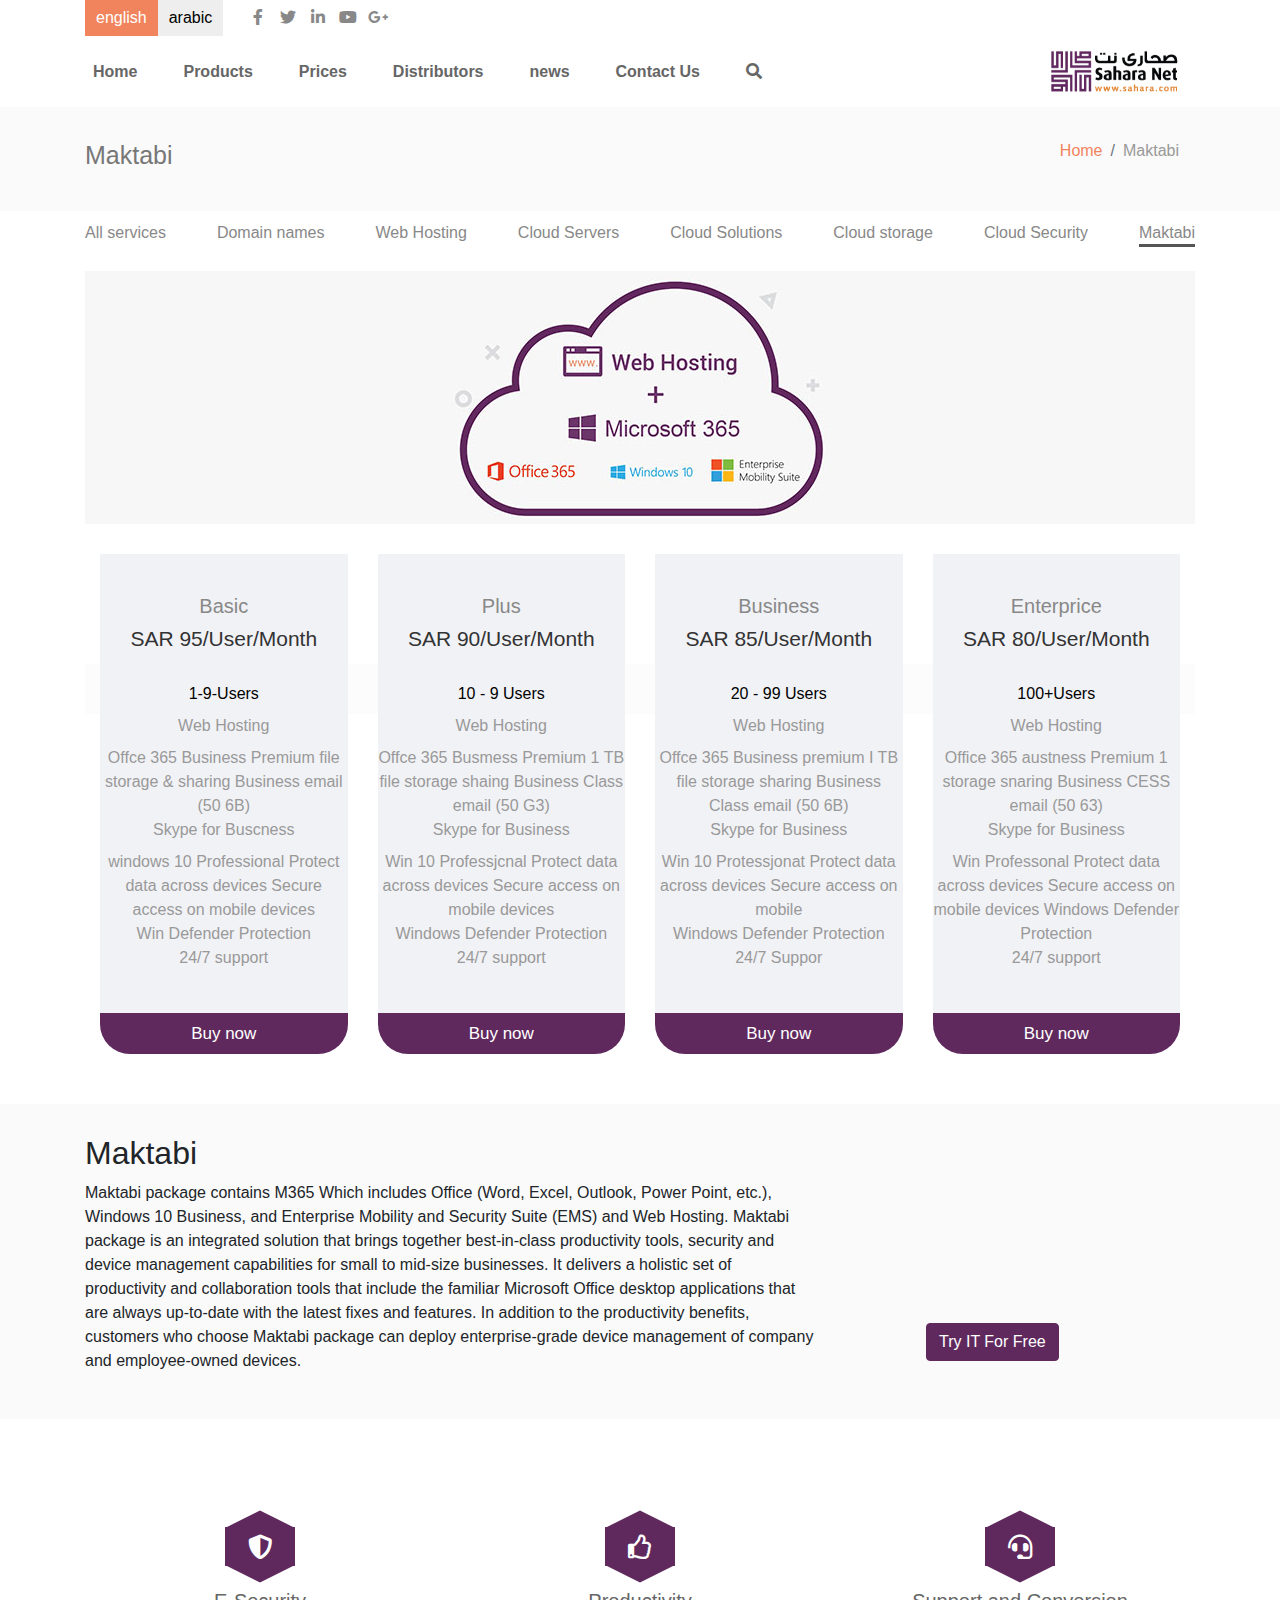
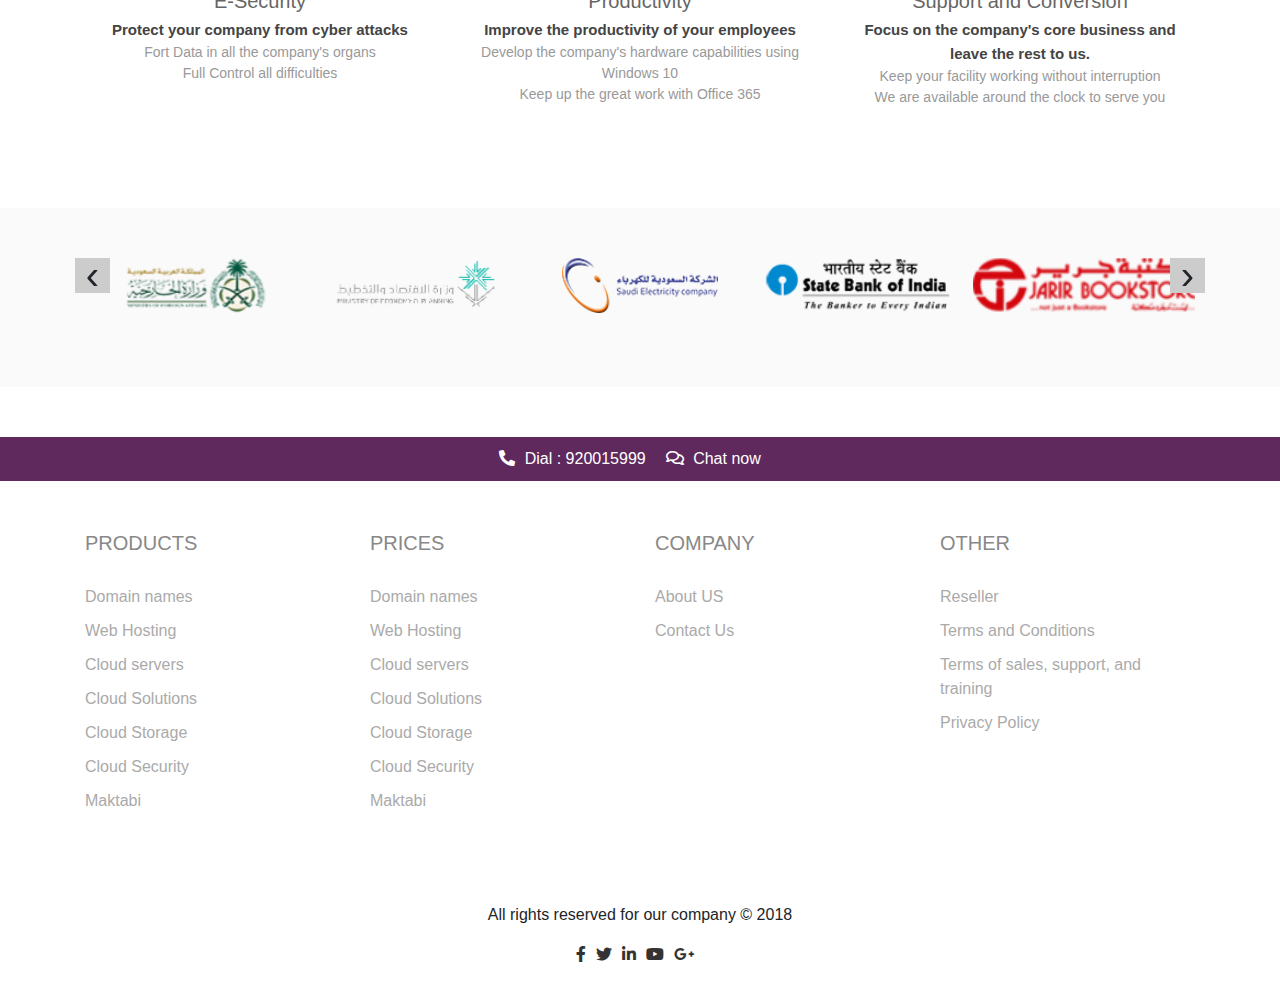
==== commit 553d4807: "Editing" ====
--- a/index.html
+++ b/index.html
@@ -136,15 +136,25 @@
                     <div class="row">
                         <div class="col-lg-3 col-md-6">
                             <div class="prices-table">
-                                <h5 class="price-type">Personal</h5>
+                                <h5 class="price-type">Basic</h5>
                                 <h2 class="price-total">
-                                    SAR 199/Year
+                                    SAR 95/User/Month
                                 </h2>
 
                                 <ul>
-                                    <li>2 GB Disk Space</li>
-                                    <li>10 GB Traffic/Month </li>
-                                    <li>Unlimited Emails</li>
+                                    <li class="color">1-9-Users</li>
+                                    <li>Web Hosting</li>
+                                    <li>Offce 365 Business Premium 
+                                            file storage & sharing 
+                                            Business email (50 6B) <br />
+                                            Skype for Buscness 
+                                            </li>
+                                    <li>windows 10 Professional 
+                                            Protect data across devices 
+                                            Secure access on mobile devices  <br />
+                                            Win Defender Protection <br />
+                                            24/7 support 
+                                            </li>
 
                                 </ul>
                                 <button class="apply">
@@ -155,16 +165,25 @@
                         <div class="col-lg-3 col-md-6">
                             <div class="prices-table">
 
-                                <h5 class="price-type">Small – Business</h5>
+                                <h5 class="price-type"> Plus </h5>
                                 <h2 class="price-total">
-                                    SAR 299/Year
+                                    SAR 90/User/Month
                                 </h2>
 
                                 <ul>
-                                    <li>5 GB Disk Space</li>
-                                    <li>20 GB Traffic/Month </li>
-                                    <li>Unlimited Database</li>
-                                    <li>Unlimited Emails</li>
+                                    <li class="color">10 - 9 Users</li>
+                                    <li>Web Hosting </li>
+                                    <li>Offce 365 Busmess Premium 
+                                        1 TB file storage shaing 
+                                       Business Class email (50 G3) <br />
+                                       Skype for Business 
+                                       </li>
+                                    <li>Win 10 Professjcnal 
+                                        Protect data across devices 
+                                        Secure access on mobile devices <br />
+                                        Windows Defender Protection <br />
+                                        24/7 support 
+                                        </li>
 
                                 </ul>
                                 <button class="apply">
@@ -182,16 +201,25 @@
 
 
 
-                                <h5 class="price-type"> Medium – Business</h5>
+                                <h5 class="price-type">  Business</h5>
                                 <h2 class="price-total">
-                                    SAR 499/Year
+                                    SAR 85/User/Month
                                 </h2>
 
                                 <ul>
-                                    <li>10 GB Disk Space</li>
-                                    <li>50 GB Traffic/Month</li>
-                                    <li>Unlimited Database</li>
-                                    <li>Unlimited Emails</li>
+                                    <li class="color">20 - 99 Users</li>
+                                    <li>Web Hosting</li>
+                                    <li>Offce 365 Business premium 
+                                        I TB file storage sharing 
+                                        Business Class email (50 6B) <br />
+                                        Skype for Business
+                                        </li>
+                                    <li>Win 10 Protessjonat 
+                                        Protect data across devices 
+                                        Secure access on mobile <br />
+                                        Windows Defender Protection <br />
+                                        24/7 Suppor 
+                                        </li>
 
                                 </ul>
                                 <button class="apply">
@@ -203,16 +231,26 @@
                             <div class="prices-table">
 
 
-                                <h5 class="price-type">Large – Business</h5>
+                                <h5 class="price-type">Enterprice</h5>
                                 <h2 class="price-total">
-                                    SAR 899/Year
+                                    SAR 80/User/Month
                                 </h2>
                           
                                 <ul>
-                                    <li>20 GB Disk Space</li>
-                                    <li>100 GB Traffic/Month </li>
-                                    <li>Unlimited Database</li>
-                                    <li>Unlimited Emails</li>
+                                    <li class="color">100+Users</li>
+                                    <li>Web Hosting </li>
+                                    <li>Office 365 austness Premium 
+                                        1 storage snaring 
+                                        Business CESS email (50 63) 
+                                        <br />
+                                        Skype  for Business 
+                                        </li>
+                                    <li>Win Professonal 
+                                        Protect data across devices 
+                                        Secure access on mobile devices 
+                                        Windows Defender Protection <br />
+                                        24/7 support 
+                                        </li>
 
                                 </ul>
                                 <button class="apply">
@@ -238,7 +276,7 @@
                                 
                                
                             <h2>Maktabi</h2>
-                            <p>Maktabi contains Office (Word, Excel, Outlook, Power Point, etc.), Windows 10 Business, and Enterprise Mobility and Security Suite (EMS) and Web Hosting. Maktabi is an integrated solution that brings together best-in-class productivity tools, security and device management capabilities for small to mid-size businesses. It delivers a holistic set of productivity and collaboration tools that include the familiar Microsoft Office desktop applications that are always up-to-date with the latest fixes and features. In addition to the productivity benefits, customers who choose Maktabi can deploy enterprise-grade device management of company and employee-owned devices.</p>
+                            <p>Maktabi package contains M365 Which includes Office (Word, Excel, Outlook, Power Point, etc.), Windows 10 Business, and Enterprise Mobility and Security Suite (EMS) and Web Hosting. Maktabi package is an integrated solution that brings together best-in-class productivity tools, security and device management capabilities for small to mid-size businesses. It delivers a holistic set of productivity and collaboration tools that include the familiar Microsoft Office desktop applications that are always up-to-date with the latest fixes and features. In addition to the productivity benefits, customers who choose Maktabi package can deploy enterprise-grade device management of company and employee-owned devices.</p>
                         </div>
                     </div>
                     <div class="col-md-4">
@@ -247,7 +285,7 @@
                                 frameborder="0" allow="autoplay; encrypted-media" allowfullscreen></iframe>
                         </div>
                         <br />
-                        <button type="button" class="btn btn-secondary">Try it For Free</button>
+                        <button type="button" class="btn btn-secondary">Try IT For Free</button>
 
                     </div>
                 </div>
--- a/css/main.css
+++ b/css/main.css
@@ -195,15 +195,18 @@
 border-radius: 0 0 30px 30px;
 overflow: hidden;
 margin-bottom: 50px;
-height: 400px;
+height: 500px;
 position: relative;
+}
+.color{
+    color: #000;
 }
 .prices .prices-table .price-type{
     font-size: 20px;
     color: #888;
 }
 .prices .prices-table .price-total{
-    font-size: 30px;
+    font-size: 21px;
     color: #333;
     margin-bottom: 30px;
 }
